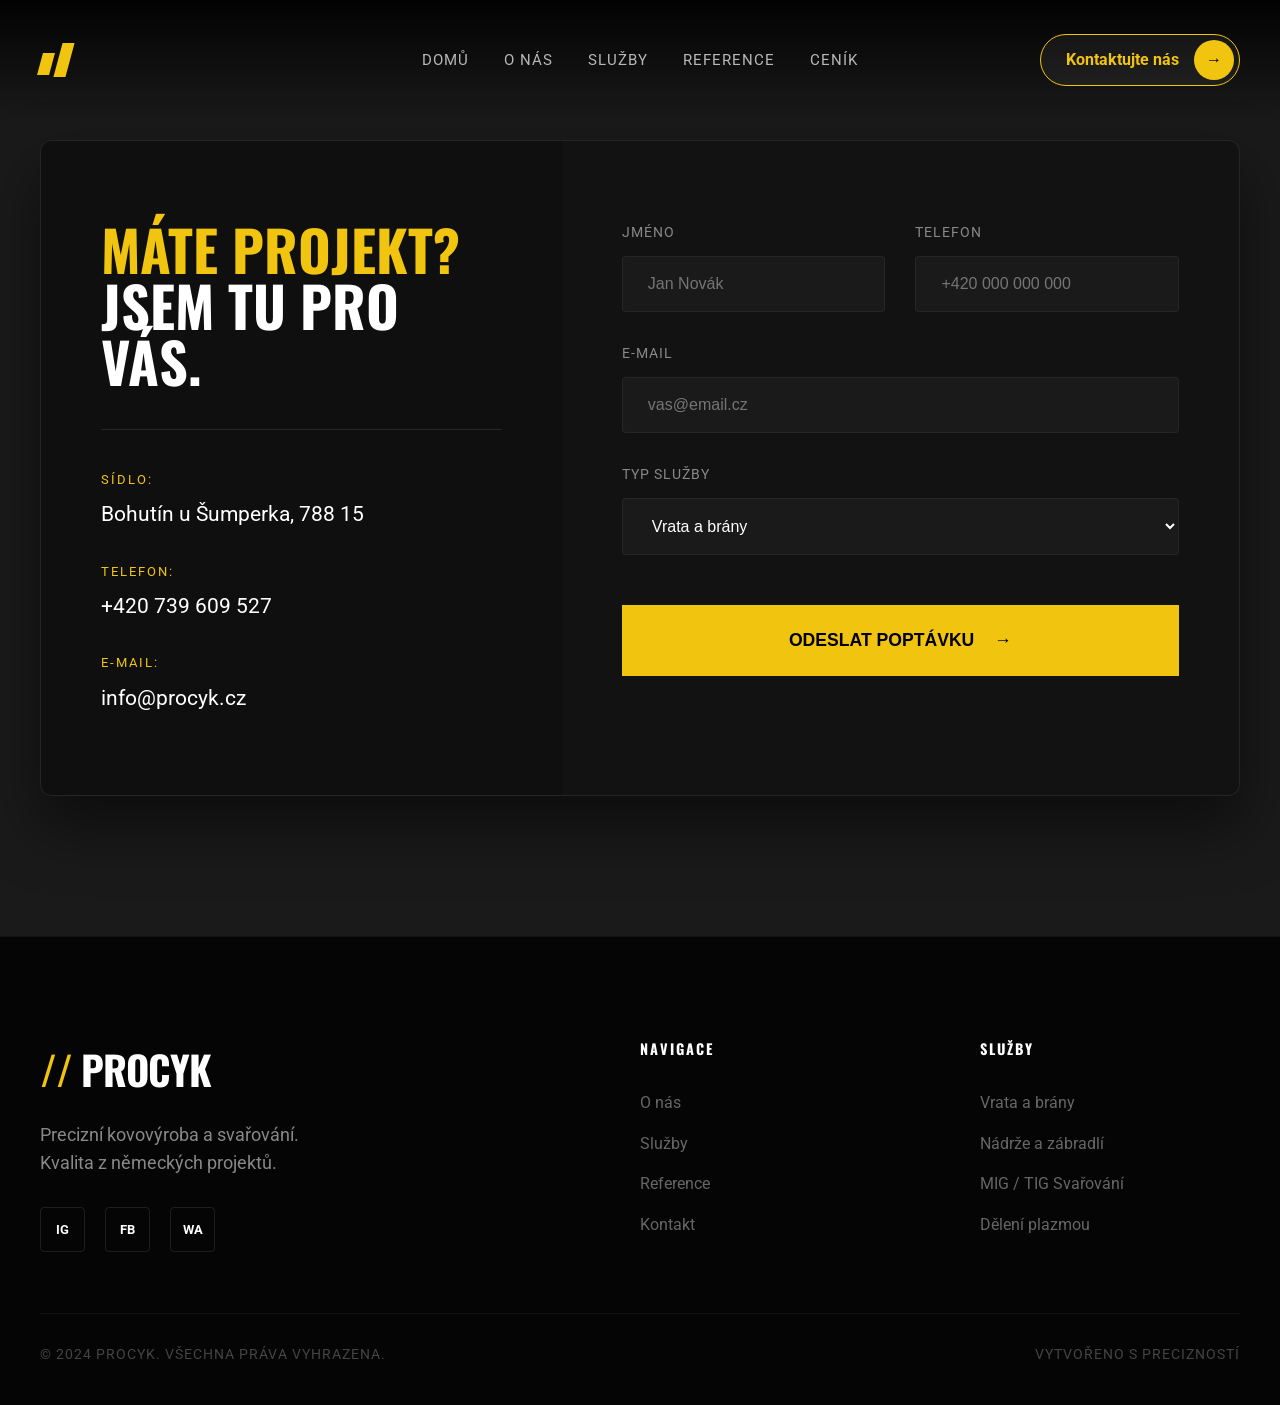
==== kontakt.html @ 387824d1 "Add files via upload" ====
<!doctype html>
<html lang="cs">
  <head>
    <meta charset="UTF-8" />
    <meta name="viewport" content="width=device-width, initial-scale=1.0" />
    <title>Kontakt | PROCYK</title>
    <link rel="stylesheet" href="style.css" />
  </head>
  <body>
    <header class="main-header">
      <div class="header-inner">
        <div class="logo-wrapper">
          <div class="logo-icon">
            <span class="bar bar-1"></span>
            <span class="bar bar-2"></span>
          </div>
        </div>

        <nav class="nav-menu">
          <ul>
            <li><a href="index.html">Domů</a></li>
            <li><a href="#o-mne">O nás</a></li>
              <a href="#sluzby">Služby</a>
            </li>
            <li><a href="reference.html">Reference</a></li>
            <li><a href="cenik.html">Ceník</a></li>
          </ul>
        </nav>

        <div class="header-actions">
<a href="kontakt.html" class="contact-pill active-pill">
    <span>Kontaktujte nás</span>
    <div class="circle-arrow">→</div>
</a>
        </div>
      </div>
    </header>

    <section class="section-contact contact-standalone-clean">
      <div class="contact-container">
        <div class="contact-black-box">
          <div class="contact-info-side">
            <h2 class="contact-title">
              Máte projekt?<br /><span>Jsem tu pro vás.</span>
            </h2>

            <div class="contact-divider"></div>

            <div class="info-details">
              <div class="info-item">
                <span class="info-label">Sídlo:</span>
                <p>Bohutín u Šumperka, 788 15</p>
              </div>
              <div class="info-item">
                <span class="info-label">Telefon:</span>
                <p><a href="tel:+420739609527">+420 739 609 527</a></p>
              </div>
              <div class="info-item">
                <span class="info-label">E-mail:</span>
                <p><a href="mailto:info@procyk.cz">info@procyk.cz</a></p>
              </div>
            </div>
          </div>

          <div class="contact-form-side">
            <form action="#" class="modern-form">
              <div class="form-grid">
                <div class="form-group">
                  <label>Jméno</label>
                  <input type="text" placeholder="Jan Novák" />
                </div>
                <div class="form-group">
                  <label>Telefon</label>
                  <input type="tel" placeholder="+420 000 000 000" />
                </div>
                <div class="form-group full-width">
                  <label>E-mail</label>
                  <input type="email" placeholder="vas@email.cz" />
                </div>
                <div class="form-group full-width">
                  <label>Typ služby</label>
                  <select>
                    <option value="vrata">Vrata a brány</option>
                    <option value="nadrze">Nádrže a zábradlí</option>
                    <option value="svarovani">Svařování a dělení</option>
                    <option value="jine">Něco jiného</option>
                  </select>
                </div>
              </div>

              <div class="form-button-area">
                <button type="submit" class="btn-submit-wide">
                  Odeslat poptávku <span>→</span>
                </button>
              </div>
            </form>
          </div>
        </div>
      </div>
    </section>

<footer class="main-footer">
    <div class="footer-container">
        <div class="footer-top">
            <div class="footer-col brand">
                <div class="footer-logo">
                    <span class="logo-accent">//</span> PROCYK
                </div>
                <p class="footer-tagline">Precizní kovovýroba a svařování. <br>Kvalita z německých projektů.</p>
                <div class="footer-socials">
                    <a href="#" class="social-link">IG</a>
                    <a href="#" class="social-link">FB</a>
                    <a href="#" class="social-link">WA</a>
                </div>
            </div>

            <div class="footer-col">
                <h4 class="footer-h">Navigace</h4>
                <ul class="footer-links">
                    <li><a href="#about">O nás</a></li>
                    <li><a href="#services">Služby</a></li>
                    <li><a href="reference.html">Reference</a></li>
                    <li><a href="#contact">Kontakt</a></li>
                </ul>
            </div>

            <div class="footer-col">
                <h4 class="footer-h">Služby</h4>
                <ul class="footer-links">
                    <li><a href="#">Vrata a brány</a></li>
                    <li><a href="#">Nádrže a zábradlí</a></li>
                    <li><a href="#">MIG / TIG Svařování</a></li>
                    <li><a href="#">Dělení plazmou</a></li>
                </ul>
            </div>
        </div>

        <div class="footer-bottom">
            <div class="footer-divider"></div>
            <div class="footer-bottom-flex">
                <p>© 2024 Procyk. Všechna práva vyhrazena.</p>
                <p>Vytvořeno s precizností</p>
            </div>
        </div>
    </div>
</footer>

<script src="script.js"></script>

  </body>
</html>
---- style.css ----
/* --- 1. ZÁKLAD A PROMĚNNÉ --- */
@import url("https://fonts.googleapis.com/css2?family=Oswald:wght@500;700&family=Roboto:wght@400;700&display=swap");
:root {
  --bg-dark: #000000; /* Čistá černá */
  --accent-yellow: #f1c40f; /* Jasná žlutá (akcent) */
  --text-white: #ffffff;
  --text-gray: #b0b0b0;
  --nav-bg: #111111; /* Téměř černá pro nav */
  --font-heading: "Oswald", sans-serif;
  --font-body: "Roboto", sans-serif;
}
* {
  margin: 0;
  padding: 0;
  box-sizing: border-box;
}
body {
  font-family: var(--font-body);
  background-color: var(--bg-dark);
  color: var(--text-white);
  line-height: 1.6;
}
html {
  scroll-behavior: smooth;
}

/* --- 2. NAVBAR (VYCENTROVANÝ S BLUREM) --- */
.main-header {
  position: fixed;
  top: 0;
  width: 100%;
  z-index: 1000;
  padding: 20px 0;
  transition:
    background 0.3s ease,
    padding 0.3s ease,
    border 0.3s ease; /* Specifikujeme, co se má animovat */
  background: linear-gradient(
    to bottom,
    rgba(0, 0, 0, 0.9) 0%,
    transparent 100%
  );
}

/* Stav po scrollu - přidá blur a tmavší pozadí */
.main-header.scrolled {
  padding: 10px 0;
  background: rgba(
    5,
    5,
    5,
    0.85
  ) !important; /* Pevná barva místo gradientu eliminuje blikání */
  backdrop-filter: blur(15px);
  -webkit-backdrop-filter: blur(15px);
}

.logo-link {
  text-decoration: none; /* Odstraní případné podtržení */
  display: block;
  transition: opacity 0.3s ease;
}

.logo-link:hover {
  opacity: 0.8; /* Jemná reakce na najetí myší */
}

/* Pokud máš v logu text, zajisti, aby byl bílý */
.logo-text {
  font-family: var(--font-heading);
  font-weight: 800;
  font-size: 1.5rem;
  color: #fff;
  margin-left: 10px;
  letter-spacing: -1px;
}
.header-inner {
  max-width: 1400px;
  margin: 0 auto;
  padding: 0 40px;
  display: flex;
  justify-content: space-between; /* Logo vlevo, Actions vpravo */
  align-items: center;
  position: relative; /* Nutné pro absolutní centrování menu */
  height: 80px;
}

/* LOGO SEKCE */
.logo-wrapper {
  z-index: 10;
}

.logo-icon {
  display: flex;
  gap: 6px;
  text-decoration: none;
  align-items: center;
}

.bar {
  width: 12px;
  background: var(--accent-yellow);
  transform: skewX(-15deg);
}

.bar-1 {
  height: 22px;
  margin-top: 8px;
}
.bar-2 {
  height: 34px;
}

/* NAVIGAČNÍ MENU - MATEMATICKÝ STŘED */
.nav-menu {
  position: absolute;
  left: 50%;
  transform: translateX(-50%); /* Perfektní vycentrování */
  z-index: 5;
}

.nav-menu ul {
  display: flex;
  list-style: none;
  gap: 35px;
  margin: 0;
  padding: 0;
  align-items: center;
}

.nav-menu a {
  text-decoration: none;
  color: var(--text-white);
  font-size: 0.95rem;
  opacity: 0.7;
  transition: 0.3s;
  text-transform: uppercase;
  letter-spacing: 1px;
}

.nav-menu a:hover,
.nav-menu a.active {
  opacity: 1;
  color: var(--accent-yellow);
}

/* PRAVÁ STRANA (Tlačítko) */
.header-actions {
  z-index: 10;
}

.contact-pill {
  display: flex;
  align-items: center;
  background: rgba(255, 255, 255, 0.05);
  border: 1px solid rgba(255, 255, 255, 0.4);
  padding: 5px 5px 5px 25px;
  border-radius: 50px;
  color: white;
  text-decoration: none;
  font-weight: 700;
  transition: all 0.3s ease;
}

.circle-arrow {
  width: 40px;
  height: 40px;
  background-color: var(
    --accent-yellow
  ) !important; /* Vynutíme žlutou, pokud zmizela */
  border-radius: 50%;
  display: flex;
  align-items: center;
  justify-content: center;
  color: #000 !important; /* Černá šipka */
  margin-left: 15px;
  font-weight: bold;
  transition:
    transform 0.3s ease,
    background-color 0.3s ease;
}

/* HOVER A AKTIVNÍ STAV PILLU (BEZ POHYBU) */
.contact-pill:hover,
.contact-pill.active-pill {
  border-color: var(--accent-yellow);
}

.contact-pill:hover span,
.contact-pill.active-pill span {
  color: var(--accent-yellow);
}

.contact-pill:hover .circle-arrow,
.contact-pill.active-pill .circle-arrow {
  background-color: var(--accent-yellow);
  color: #000;
}

/* Mobilní optimalizace */
@media (max-width: 992px) {
  .nav-menu {
    display: none; /* Tady by pak přišlo mobilní menu/hamburger */
  }
}
/* --- 3. HERO SEKCE --- */
/* MODERNÍ HERO SEKCE (1:1 Design) */
.modern-hero-1to1 {
  height: 100vh;
  position: relative;
  display: flex;
  align-items: center; /* Vertikálně stále na střed */
  justify-content: flex-start; /* Obsah se posune doleva */
  padding: 0 10%; /* Odsazení od levého kraje */
  overflow: hidden;
}

.hero-main-container.left-aligned {
  position: relative;
  z-index: 2;
  max-width: 900px;
  text-align: left; /* Text doleva */
  margin-left: 0;
}

.hero-bg-wrapper {
  position: absolute;
  top: 0;
  left: 0;
  width: 100%;
  height: 100%;
  z-index: 1;
}
.hero-bg-img {
  width: 100%;
  height: 100%;
  object-fit: cover;
  opacity: 0.25; /* Tmavé pozadí */
}

.hero-gradient-overlay {
  position: absolute;
  top: 0;
  left: 0;
  width: 100%;
  height: 100%;
  background: linear-gradient(
    0deg,
    var(--bg-dark) 5%,
    rgba(0, 0, 0, 0) 50%,
    var(--bg-dark) 95%
  );
}

.hero-main-container {
  position: relative;
  z-index: 2;
  max-width: 1000px;
}

/* Obrovský nadpis */
.hero-huge-title {
  font-family: var(--font-heading);
  font-size: clamp(2.5rem, 8vw, 5.5rem);
  font-weight: 500;
  line-height: 1;
  margin-bottom: 30px;
  text-transform: uppercase;
  display: flex;
  flex-direction: column; /* Řádky pod sebou */
}

.line-yellow {
  color: var(--accent-yellow);
}
.line-white {
  color: var(--text-white);
}

/* Popis */
.hero-description {
  font-size: 1.25rem;
  color: var(--text-gray);
  margin: 0 0 50px 0; /* Zrušeno centrování marginem */
  max-width: 600px;
}

.hero-buttons-1to1 {
  display: flex;
  gap: 15px;
  justify-content: flex-start; /* Zarovnání doleva podle tvého přání */
  align-items: center;
  margin-top: 40px;
}

.btn-quote-solid,
.btn-services-outline {
  display: flex;
  align-items: center;
  text-decoration: none;
  font-family: "Roboto", sans-serif;
  font-weight: 700;
  font-size: 1rem;
  border-radius: 50px; /* Perfektní pilulka */
  transition: all 0.3s ease;
  height: 60px; /* Fixní výška pro oba */
}

.btn-circle {
  width: 50px;
  height: 50px;
  background-color: #000; /* Černý kruh uvnitř */
  border-radius: 50%;
  display: flex;
  align-items: center;
  justify-content: center;
  margin-left: 20px;
  transition: transform 0.3s ease;
}

.btn-quote-solid {
  background-color: var(--accent-yellow);
  color: #000;
  padding: 5px 5px 5px 30px; /* Více místa vlevo pro text */
}

.btn-arrow {
  color: var(--accent-yellow);
  font-size: 1.4rem;
}

.btn-quote-solid:hover .btn-circle {
  transform: scale(1.05);
}

/* OUTLINE TLAČÍTKO */
.btn-services-outline {
  background-color: transparent;
  border: 1px solid rgba(255, 255, 255, 0.8);
  color: #fff;
  padding: 0 35px;
}

.btn-arrow-simple {
  margin-left: 15px;
  font-size: 1.2rem;
  transition: transform 0.3s ease;
}

.btn-services-outline:hover {
  background-color: rgba(255, 255, 255, 0.05);
  border-color: #fff;
}

.btn-services-outline:hover .btn-arrow-simple {
  transform: translateX(5px);
}

/* RESPONSIVITA */
@media (max-width: 480px) {
  .hero-buttons-1to1 {
    flex-direction: column;
    align-items: flex-start;
  }
  .btn-quote-solid,
  .btn-services-outline {
    width: 100%;
    justify-content: space-between;
  }
}

.btn-quote-pill {
  display: flex;
  align-items: center;
  background-color: rgba(255, 255, 255, 0.03);
  border: 1px solid rgba(255, 255, 255, 0.3);
  padding: 6px 6px 6px 30px;
  border-radius: 50px;
  color: var(--text-white);
  text-decoration: none;
  font-weight: 700;
  font-size: 1rem;
  transition: 0.3s;
}
.circle-arrow-btn {
  width: 45px;
  height: 45px;
  background: var(--accent-yellow);
  border-radius: 50%;
  display: flex;
  align-items: center;
  justify-content: center;
  color: #000;
  font-size: 1.3rem;
  margin-left: 15px;
}
.btn-quote-pill:hover {
  background-color: rgba(255, 255, 255, 0.1);
  border-color: var(--accent-yellow);
}

.btn-outline-minimal {
  display: flex;
  align-items: center;
  border: 1px solid rgba(255, 255, 255, 0.3);
  color: var(--text-white);
  padding: 16px 35px;
  text-decoration: none;
  font-weight: 700;
  border-radius: 5px;
  transition: 0.3s;
}
.arrow-linear {
  margin-left: 10px;
  opacity: 0.5;
  transition: 0.3s;
}
.btn-outline-minimal:hover {
  background-color: rgba(255, 255, 255, 0.05);
  border-color: var(--accent-yellow);
}
.btn-outline-minimal:hover .arrow-linear {
  opacity: 1;
  transform: translateX(3px);
}

/* Spodní tmavá lišta se službami */
.hero-services-bar {
  position: absolute;
  bottom: 0;
  left: 0;
  width: 100%;
  background-color: rgba(17, 17, 17, 0.8);
  border-top: 1px solid rgba(255, 255, 255, 0.05);
  padding: 25px 40px;
  z-index: 3;
}

.services-list {
  max-width: 1400px;
  margin: 0;
  display: flex;
  justify-content: flex-start; /* Služby doleva */
  gap: 50px; /* Mezery mezi službami */
  list-style: none;
}

.services-list li {
  font-family: var(--font-heading);
  text-transform: uppercase;
  font-size: 1.1rem;
  font-weight: bold;
  color: #ccc;
}
.services-list li span {
  color: var(--accent-yellow);
  margin-right: 12px;
}

/* Mobilní úprava */
@media (max-width: 768px) {
  .hero-huge-title {
    font-size: 2.5rem;
  }
  .services-list {
    flex-direction: column;
    gap: 15px;
    text-align: left;
    padding-left: 20px;
  }
}
/* --- 4. LIŠTA A RESPONSIVITA --- */
.hero-services-bar {
  position: absolute;
  bottom: 0;
  width: 100%;
  background: rgba(10, 10, 10, 0.9);
  padding: 30px 50px;
  z-index: 3;
}

.services-list {
  max-width: 1400px;
  margin: 0 auto;
  display: flex;
  justify-content: space-between;
  list-style: none;
}

.services-list li span {
  color: var(--accent-yellow);
  margin-right: 15px;
}

@media (max-width: 768px) {
  .nav-menu,
  .hero-services-bar {
    display: none;
  }
  .hero-huge-title {
    font-size: 2.8rem;
  }
}

/* --- SPOLEČNÉ PRO SEKCE --- */
.container {
  max-width: 1200px;
  margin: 0 auto;
  padding: 0 20px;
}
section {
  padding: 100px 0;
}
.section-title {
  font-family: var(--font-heading);
  font-size: 3rem;
  text-transform: uppercase;
  margin-bottom: 40px;
  line-height: 1.1;
}
.section-title span {
  color: var(--accent-yellow);
}
.section-title.center {
  text-align: center;
}

/* --- ABOUT --- */
/* --- SEKCE O NÁS (UPRAVENÝ RYTMUS) --- */
.section-about {
  /* Mírně světlejší pozadí pro oddělení od černé sekce Služby */
  background-color: #0c0c0c;
  padding: 140px 0;
  border-top: 1px solid rgba(255, 255, 255, 0.03);
  border-bottom: 1px solid rgba(255, 255, 255, 0.03);
  position: relative;
}

.about-grid {
  display: grid;
  /* Mírně asymetrický grid pro modernější vzhled */
  grid-template-columns: 1.1fr 0.9fr;
  gap: 80px;
  align-items: center;
}

.about-text p {
  color: var(--text-gray);
  font-size: 1.1rem;
  line-height: 1.7;
  margin-bottom: 40px;
  max-width: 600px;
}

/* Statistiky s lepším rozložením */
.stats-grid {
  display: grid;
  grid-template-columns: repeat(2, minmax(140px, auto));
  gap: 40px;
}

.stat-item h3 {
  color: var(--accent-yellow);
  font-size: 3rem; /* Větší a výraznější čísla */
  font-family: var(--font-heading);
  margin-bottom: 5px;
  line-height: 1;
}

.stat-item p {
  text-transform: uppercase;
  font-size: 0.85rem;
  letter-spacing: 2px;
  color: #666;
  margin: 0;
}

/* Fotka s industriálním detailem */
.about-image {
  position: relative;
}

/* Žlutý akcentní roh za fotkou */
.about-image::after {
  content: "";
  position: absolute;
  top: -15px;
  right: -15px;
  width: 100px;
  height: 100px;
  border-top: 3px solid var(--accent-yellow);
  border-right: 3px solid var(--accent-yellow);
  z-index: 0;
}

.about-image img {
  width: 100%;
  border-radius: 5px; /* Méně kulaté rohy působí víc profi */
  filter: grayscale(1) brightness(0.8);
  transition: all 0.6s cubic-bezier(0.165, 0.84, 0.44, 1);
  position: relative;
  z-index: 1;
  box-shadow: 0 20px 50px rgba(0, 0, 0, 0.5);
}

.about-image img:hover {
  filter: grayscale(0) brightness(1);
  transform: scale(1.02);
}

/* Responzivita */
@media (max-width: 992px) {
  .about-grid {
    grid-template-columns: 1fr;
    gap: 60px;
    text-align: left;
  }
  .about-image {
    order: -1; /* Fotka nahoře na mobilu */
    max-width: 500px;
  }
}

/* --- SERVICES --- */
/* --- OPRAVENÉ KARTY SLUŽEB --- */
.services-container {
  max-width: 1400px; /* Ještě o něco širší pro masivnější vzhled */
  margin: 0 auto;
  padding: 0 40px;
}

.services-cards {
  display: grid;
  grid-template-columns: repeat(auto-fit, minmax(400px, 1fr)); /* Širší karty */
  gap: 30px;
}

.service-card {
  background: #0c0c0c;
  border: 1px solid rgba(255, 255, 255, 0.05);
  padding: 50px;
  display: flex;
  flex-direction: column;
  justify-content: space-between;
  min-height: 450px;
  transition: var(--transition);
}

.service-card:hover {
  border-color: var(--accent-yellow);
  background: #111;
}

/* Horní část: Číslo a Nadpis v jedné lince */
.card-top {
  display: flex;
  align-items: baseline; /* Srovná spodek textů */
  gap: 20px;
  margin-bottom: 40px;
}

.service-number {
  font-family: var(--font-heading);
  color: var(--accent-yellow);
  font-size: 1.2rem;
  font-weight: 700;
}

.service-title {
  font-family: var(--font-heading);
  font-size: 1.8rem;
  text-transform: uppercase;
  color: #fff;
  letter-spacing: 1px;
}

/* Seznam položek */
.service-list {
  list-style: none;
  margin-bottom: 40px;
}

.service-list li {
  font-size: 1.05rem;
  color: var(--text-gray);
  margin-bottom: 15px;
  display: flex;
  align-items: center;
}

.service-list li span {
  color: var(--accent-yellow);
  margin-right: 15px;
  font-weight: bold;
}

/* Spodek karty */
.service-footer {
  color: #444;
  font-size: 0.85rem;
  text-transform: uppercase;
  letter-spacing: 2px;
  border-top: 1px solid rgba(255, 255, 255, 0.05);
  padding-top: 25px;
}

/* Responzivita pro menší monitory */
@media (max-width: 1200px) {
  .services-cards {
    grid-template-columns: repeat(auto-fit, minmax(320px, 1fr));
  }
}

/* --- CONTACT --- */
.section-contact {
  background-color: #1a1a1a; /* Světlejší šedé pozadí celé sekce */
  padding: 140px 0;
  position: relative;
}

.contact-container {
  max-width: 1400px; /* Masivnější šířka */
  margin: 0 auto;
  padding: 0 40px;
}

.contact-black-box {
  background: #121212; /* Světlejší šedé pozadí boxu */
  border: 1px solid rgba(255, 255, 255, 0.08);
  border-radius: 12px;
  display: grid;
  grid-template-columns: 1fr 1.3fr;
  overflow: hidden;
  box-shadow: 0 30px 60px rgba(0, 0, 0, 0.5);
}

/* LEVÁ STRANA */
.contact-info-side {
  padding: 80px 60px;
  background: #0f0f0f; /* Trochu tmavší než pravá pro kontrast */
}

.contact-title {
  font-family: var(--font-heading);
  font-size: 3.5rem;
  line-height: 1;
  text-transform: uppercase;
  margin-bottom: 20px;
  color: var(--accent-yellow);
}

.contact-title span {
  color: var(--text-white);
}
.contact-subtext {
  /* Místo nudné šedé použijeme "off-white" s mírným průsvitem */
  color: rgba(255, 255, 255, 0.7);
  font-size: 1.1rem;
  line-height: 1.6;
  margin-bottom: 50px;
  max-width: 450px; /* Aby se text nelámal divně přes celou šířku */
  font-weight: 300; /* Lehčí váha písma vypadá víc luxusně */
  letter-spacing: 0.5px;
}

/* DIVIDER (DĚLÍCÍ ČÁRA) */
.contact-divider {
  width: 100%;
  height: 1px;
  background: rgba(255, 255, 255, 0.1);
  margin: 40px 0;
}

.info-details {
  display: flex;
  flex-direction: column;
  gap: 30px;
}
.info-label {
  color: var(--accent-yellow);
  font-size: 0.8rem;
  text-transform: uppercase;
  letter-spacing: 2px;
  margin-bottom: 8px;
  display: block;
}
.info-item p,
.info-item a {
  font-size: 1.3rem;
  color: #fff;
  text-decoration: none;
}

/* PRAVÁ STRANA (FORMULÁŘ) */
.contact-form-side {
  padding: 80px 60px;
  display: flex;
  flex-direction: column;
}

.form-grid {
  display: grid;
  grid-template-columns: 1fr 1fr;
  gap: 30px;
}

.full-width {
  grid-column: span 2;
}

.form-group label {
  display: block;
  color: #888;
  font-size: 0.9rem;
  margin-bottom: 12px;
  text-transform: uppercase;
  letter-spacing: 1px;
}

.form-group input,
.form-group select {
  width: 100%;
  background: #1a1a1a;
  border: 1px solid rgba(255, 255, 255, 0.05);
  padding: 18px 25px;
  color: #fff;
  border-radius: 4px;
  font-size: 1rem;
}

/* TLAČÍTKO NA SPODKU */
.form-button-area {
  margin-top: auto; /* Tlačí button dolů */
  padding-top: 50px;
}

.btn-submit-wide {
  width: 100%;
  background: var(--accent-yellow);
  color: #000;
  border: none;
  padding: 25px;
  font-weight: 800;
  text-transform: uppercase;
  font-size: 1.1rem;
  cursor: pointer;
  display: flex;
  justify-content: center;
  align-items: center;
  gap: 20px;
  transition: 0.3s ease;
}

.btn-submit-wide:hover {
  background: #fff;
  transform: translateY(-5px);
}

@media (max-width: 1100px) {
  .contact-black-box {
    grid-template-columns: 1fr;
  }
  .form-grid {
    grid-template-columns: 1fr;
  }
  .full-width {
    grid-column: span 1;
  }
}

/* --- LIT FOOTER DESIGN --- */
.main-footer {
  width: 100% !important; /* Vynutí plnou šířku prohlížeče */
  background-color: #050505;
  padding: 100px 0 40px 0;
  border-top: 1px solid rgba(255, 255, 255, 0.05);
}

.footer-container {
  max-width: 1400px !important; /* Footeru dovolíme být širší než ceníku */
  margin: 0 auto;
  padding: 0 40px;
}

.footer-top {
  display: grid;
  grid-template-columns: 2fr 1fr 1fr;
  gap: 80px;
  margin-bottom: 60px;
  /* PŘIDEJ TOTO: Zabrání to sloupcům, aby se do sebe vmačkaly */
  min-width: 0;
}

/* A uprav tuhle media query, kterou už v CSS máš, na 1024px */
@media (max-width: 1024px) {
  .footer-top {
    grid-template-columns: 1fr; /* Na tabletu to hodí sloupce pod sebe */
    gap: 40px;
  }
}

/* Branding sloupec */
.footer-logo {
  font-family: var(--font-heading);
  font-size: 2.5rem;
  font-weight: 800;
  letter-spacing: -1px;
  margin-bottom: 20px;
  color: #fff;
}

.logo-accent {
  color: var(--accent-yellow);
}

.footer-tagline {
  color: #888;
  font-size: 1.1rem;
  max-width: 300px;
  line-height: 1.6;
  margin-bottom: 30px;
}

/* Nadpisy sloupců */
.footer-h {
  color: #fff;
  text-transform: uppercase;
  font-size: 0.9rem;
  letter-spacing: 2px;
  margin-bottom: 30px;
  font-family: var(--font-heading);
}

/* Odkazy */
.footer-links {
  list-style: none;
}

.footer-links li {
  margin-bottom: 15px;
}

.footer-links a {
  color: #666;
  text-decoration: none;
  transition: 0.3s;
  font-size: 1rem;
}

.footer-links a:hover {
  color: var(--accent-yellow);
  padding-left: 5px;
}

/* Sociální sítě */
.footer-socials {
  display: flex;
  gap: 20px;
}

.social-link {
  width: 45px;
  height: 45px;
  border: 1px solid rgba(255, 255, 255, 0.1);
  display: flex;
  align-items: center;
  justify-content: center;
  color: #fff;
  text-decoration: none;
  font-size: 0.8rem;
  font-weight: bold;
  border-radius: 4px;
  transition: 0.3s;
}

.social-link:hover {
  background: var(--accent-yellow);
  color: #000;
  border-color: var(--accent-yellow);
  transform: translateY(-5px);
}

/* Spodní lišta */
.footer-divider {
  height: 1px;
  background: rgba(255, 255, 255, 0.05);
  margin-bottom: 30px;
}

.footer-bottom-flex {
  display: flex;
  justify-content: space-between;
  color: #444;
  font-size: 0.85rem;
  text-transform: uppercase;
  letter-spacing: 1px;
}

/* Responzivita */
@media (max-width: 900px) {
  .footer-top {
    grid-template-columns: 1fr;
    gap: 50px;
  }
  .footer-tagline {
    max-width: 100%;
  }
}

/* =========================================
   CSS PRO STRÁNKU CENÍK (PRICING)
   ========================================= */

/* --- UPRAVENÝ CENÍK (KOMPAKTNÍ STŘEDOVÝ DESIGN) --- */

/* Kontejner, který to udrží uprostřed a v rozumné šířce */
.container-small {
  max-width: 900px; /* Ideální šířka pro čitelnost */
  margin: 0 auto;
  padding: 0 25px;
}

/* Hlavička stránky vycentrovaná */
.page-header {
  padding: 160px 0 60px 0;
  background: #050505;
  text-align: center; /* Vycentrovaný nadpis "Ceník" */
}

.header-subtitle {
  margin: 20px auto 0;
  max-width: 600px; /* Aby text pod nadpisem nebyl moc roztažený */
}

/* Karta pro skupinu cen */
.price-card-group {
  background: #0c0c0c;
  border: 1px solid rgba(255, 255, 255, 0.03);
  padding: 40px 50px; /* Vyváženější vnitřní odsazení */
  margin-bottom: 30px;
  border-radius: 4px;
  transition: all 0.4s ease;
}

.price-card-group:hover {
  border-color: rgba(241, 196, 15, 0.3);
  box-shadow: 0 30px 60px rgba(0, 0, 0, 0.5);
  transform: translateY(-5px);
}

/* Hlavička kategorie (01, 02...) */
.price-cat-header {
  display: flex;
  align-items: center;
  gap: 20px;
  margin-bottom: 40px;
}

.cat-number {
  color: var(--accent-yellow);
  font-family: var(--font-heading);
  font-size: 1.1rem;
  font-weight: 800;
  letter-spacing: 2px;
  opacity: 0.6;
}

.cat-title {
  font-size: 1.8rem; /* Mírně zmenšeno pro lepší proporce */
  text-transform: uppercase;
  letter-spacing: 3px;
  color: #fff;
  margin: 0;
}

/* Jednotlivé položky ceníku */
.price-item {
  display: flex;
  align-items: baseline; /* Lepší zarovnání textu a teček */
  margin-bottom: 25px;
  padding-bottom: 5px;
}

.price-info {
  display: flex;
  flex-direction: column;
  flex-shrink: 0;
  max-width: 65%; /* Název nezabere celou šířku */
}

.service-name {
  font-size: 1.1rem;
  font-weight: 700;
  color: #fff;
  text-transform: uppercase;
  letter-spacing: 1px;
}

.service-detail {
  font-size: 0.85rem;
  color: #555;
  margin-top: 4px;
  font-weight: 400;
}

/* Tečky */
.price-dots {
  flex-grow: 1;
  border-bottom: 1px dashed rgba(255, 255, 255, 0.15);
  margin: 0 15px;
  position: relative;
  top: -2px;
}

/* Cena */
.price-tag {
  font-family: var(--font-heading);
  font-size: 1.25rem;
  color: var(--accent-yellow);
  font-weight: 800;
  white-space: nowrap;
  letter-spacing: 1px;
}

/* --- RESPONZIVITA PRO MOBILY --- */
@media (max-width: 768px) {
  .price-item {
    flex-direction: column;
    align-items: flex-start;
    margin-bottom: 30px;
  }

  .price-dots {
    display: none;
  }

  .price-tag {
    margin-top: 8px;
    font-size: 1.3rem;
  }

  .price-card-group {
    padding: 30px 20px;
  }

  .cat-title {
    font-size: 1.4rem;
  }
}

.pricing-footer-cta {
  padding: 100px 0;
  text-align: center;
  margin-top: -100px;
}

.cta-simple-content {
  display: flex;
  flex-direction: column;
  align-items: center; /* Všechno hezky pod sebe na střed */
  gap: 20px;
}

.cta-subtitle {
  color: var(--accent-yellow);
  text-transform: uppercase;
  letter-spacing: 2px;
  font-weight: 700;
  font-size: 0.9rem;
}

.cta-main-title {
  font-size: 2.2rem;
  color: #fff;
  text-transform: uppercase;
  max-width: 700px;
  line-height: 1.2;
}

.cta-desc {
  color: #666;
  font-size: 1.1rem;
  max-width: 500px;
  margin-bottom: 20px;
}

/* Sjednocení hoveru s tvým navbarem */
.cta-pill {
  padding: 10px 10px 10px 30px !important; /* Trochu větší než v navu, aby vyniklo */
  width: fit-content;
}

.pricing-hero {
  position: relative;
  height: 75vh;
  min-height: 600px;
  display: flex;
  align-items: center;
  justify-content: center;
  background: #000;
  overflow: hidden;
  text-align: center;
}

/* POZADÍ DO ZTRACENA */
.pricing-hero .hero-bg-wrapper {
  position: absolute;
  top: 0;
  left: 0;
  width: 100%;
  height: 100%;
  z-index: 1;
}
.pricing-hero .hero-bg-img {
  width: 100%;
  height: 100%;
  object-fit: cover;
  /* Ještě víc ubereme jas (0.3 místo 0.6) a přidáme kontrast */
  filter: grayscale(100%) brightness(0.8) contrast(1);
  /* Snížíme průhlednost, aby víc prosvítala černá podkladová barva */
  opacity: 0.35;

  /* Ponecháme masku pro plynulý přechod dolů */
  mask-image: linear-gradient(to bottom, black 20%, transparent 90%);
  -webkit-mask-image: linear-gradient(to bottom, black 20%, transparent 90%);
}

.pricing-hero .hero-gradient-overlay {
  position: absolute;
  inset: 0;
  /* Ztmavíme i ten radiální gradient, aby okraje byly úplně černé */
  background: radial-gradient(
    circle at center,
    rgba(0, 0, 0, 0.2) 0%,
    /* Střed jen lehce zatmavený */ rgba(0, 0, 0, 0.6) 50%,
    /* Rychlejší nástup tmy */ #000 100% /* Úplná tma na okrajích */
  );
  z-index: 2;
}
/* OBSAH NA STŘED */
.hero-content-center {
  position: relative;
  z-index: 10;
  max-width: 900px;
  padding: 0 20px;
}

/* Styl pillu z tvého obrázku */
.trust-pill {
  display: inline-block;
  background: rgba(255, 255, 255, 0.05);
  border: 1px solid rgba(255, 255, 255, 0.1);
  padding: 10px 25px;
  border-radius: 100px;
  font-size: 0.9rem;
  text-transform: uppercase;
  letter-spacing: 2px;
  margin-bottom: 30px;
  color: #fff;
}

.pill-yellow {
  color: var(--accent-yellow);
  font-weight: 800;
  margin-right: 5px;
}

/* Brutalistní nadpis - přesně podle tvé předlohy */
.pricing-hero .huge-title {
  font-size: clamp(2rem, 10vw, 6rem);
  line-height: 0.85;
  font-weight: 400;
  text-transform: uppercase;
  margin-bottom: 30px;
  letter-spacing: -2px;
  font-family: var(--font-heading), sans-serif !important;
}

.pricing-hero .line-yellow {
  color: var(--accent-yellow);
  display: block;
}

.pricing-hero .line-white {
  color: #fff;
  display: block;
}

/* Subtitle */
.pricing-hero .hero-description {
  font-size: 1rem;
  color: rgba(255, 255, 255, 0.7);
  max-width: 650px;
  margin: 0 auto;
  line-height: 1.6;
}

/* Mobilní verze */
@media (max-width: 768px) {
  .pricing-hero .huge-title {
    font-size: 3.5rem;
  }
  .pricing-hero {
    height: auto;
    padding: 120px 0 80px;
  }
}

/* --- PORTFOLIO SEKCE --- */
.portfolio-section {
  padding: 60px 0 120px 0;
  background: #000;
}

.container-portfolio {
  max-width: 1400px;
  margin: 0 auto;
  padding: 0 40px;
}

.portfolio-grid {
  display: grid;
  /* Jen 2 sloupce - mnohem čistší pro malý počet fotek */
  grid-template-columns: repeat(2, 1fr);
  grid-auto-rows: 350px;
  gap: 20px;
  max-width: 1100px;
  margin: 0 auto;
}

.portfolio-item {
  position: relative;
  overflow: hidden;
  background: #111;
}

/* Speciální tvary karet pro zajímavější layout */
.portfolio-item.wide {
  grid-column: span 2;
}
.portfolio-item.tall {
  grid-row: span 2;
}

.portfolio-item img {
  width: 100%;
  height: 100%;
  object-fit: cover;
  filter: grayscale(100%) brightness(0.5);
  transition: all 0.7s cubic-bezier(0.19, 1, 0.22, 1);
}

.portfolio-item:hover img {
  filter: grayscale(0%) brightness(0.8);
  transform: scale(1.08);
}

.item-overlay {
  position: absolute;
  inset: 0;
  padding: 40px;
  display: flex;
  flex-direction: column;
  justify-content: flex-end;
  background: linear-gradient(to top, rgba(0, 0, 0, 0.9) 0%, transparent 60%);
  opacity: 0;
  transition: opacity 0.4s ease;
}

.portfolio-item:hover .item-overlay {
  opacity: 1;
}

.item-overlay h3 {
  font-family: var(--font-heading);
  font-size: 1.8rem;
  color: #fff;
  text-transform: uppercase;
  margin-bottom: 5px;
}

.item-overlay p {
  color: rgba(255, 255, 255, 0.6);
  font-size: 0.9rem;
  text-transform: uppercase;
  letter-spacing: 1px;
}

/* Responzivita */
@media (max-width: 1024px) {
  .portfolio-grid {
    grid-template-columns: repeat(2, 1fr);
  }
}

@media (max-width: 768px) {
  .portfolio-grid {
    grid-template-columns: 1fr;
    grid-auto-rows: 300px;
  }
  .portfolio-item.wide {
    grid-column: span 1;
  }
  .portfolio-item.tall {
    grid-row: span 1;
  }
  .item-overlay {
    opacity: 1;
    padding: 20px;
  }
}
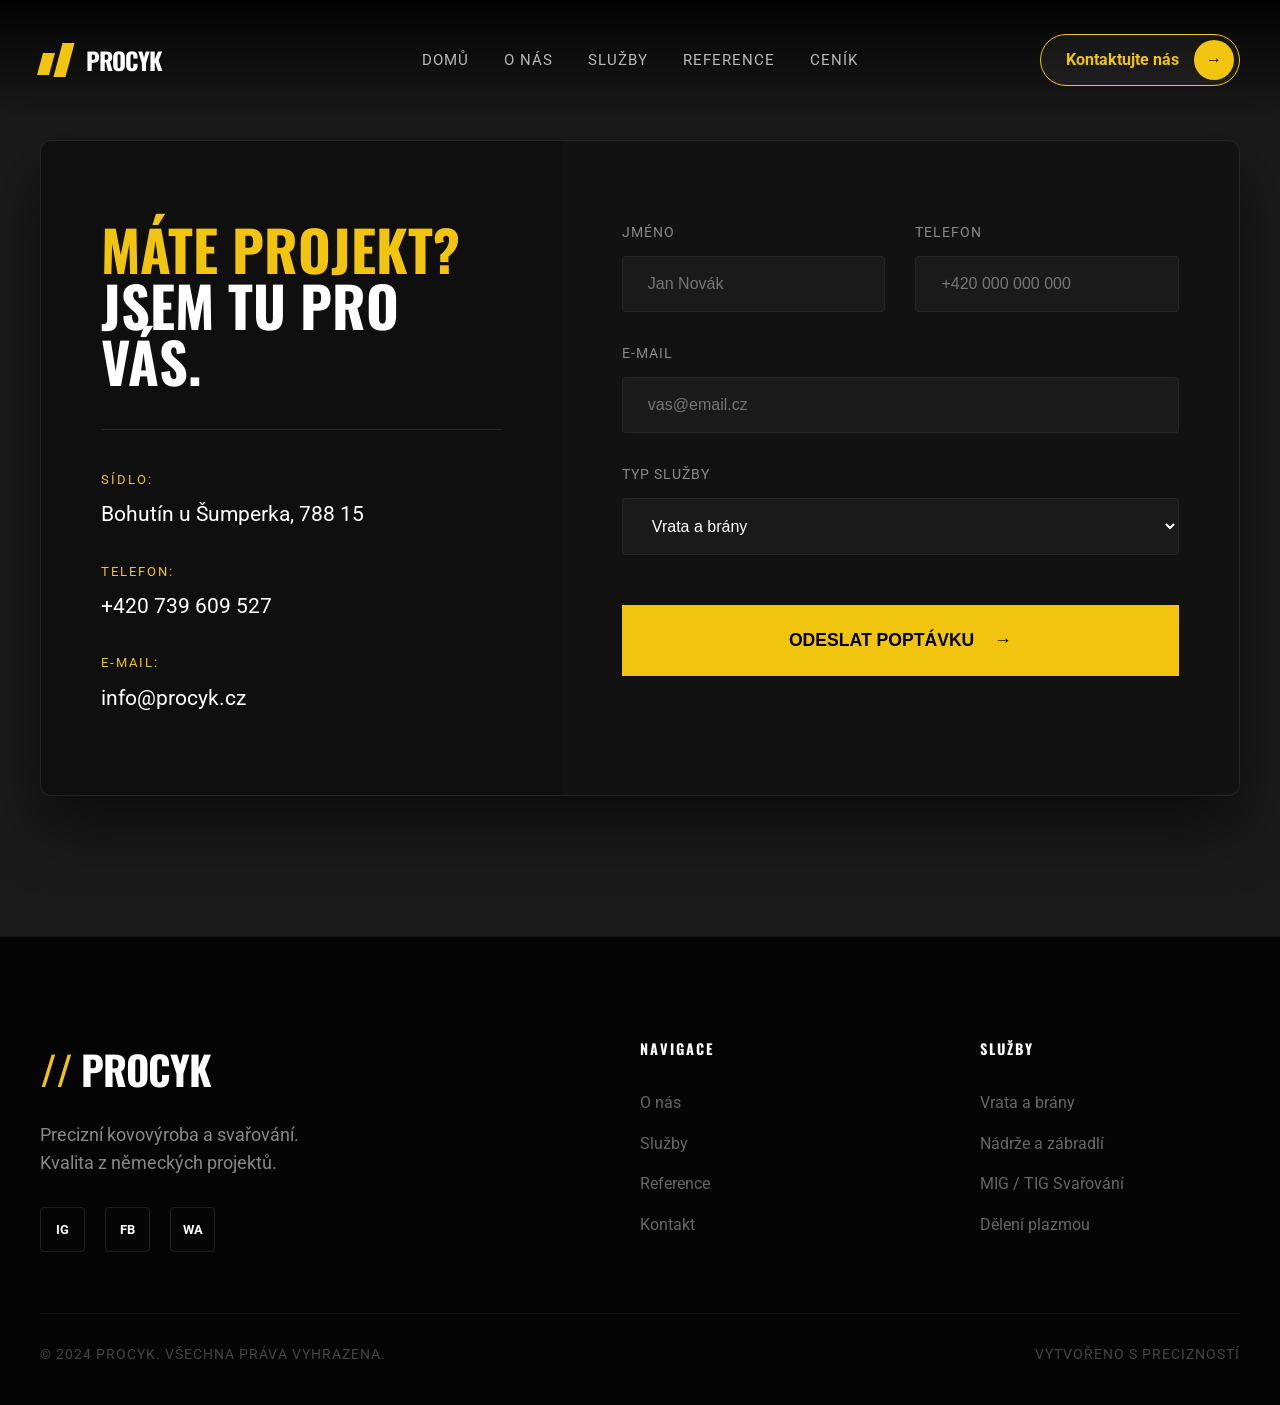
==== commit 2957b89c: "Update kontakt.html" ====
--- a/kontakt.html
+++ b/kontakt.html
@@ -9,13 +9,15 @@
   <body>
     <header class="main-header">
       <div class="header-inner">
-        <div class="logo-wrapper">
-          <div class="logo-icon">
-            <span class="bar bar-1"></span>
-            <span class="bar bar-2"></span>
-          </div>
-        </div>
-
+<div class="logo-wrapper">
+  <a href="#" class="logo-link">
+    <div class="logo-icon">
+      <span class="bar bar-1"></span>
+      <span class="bar bar-2"></span>
+      <span class="logo-text">PROCYK</span>
+    </div>
+  </a>
+</div>
         <nav class="nav-menu">
           <ul>
             <li><a href="index.html">Domů</a></li>
